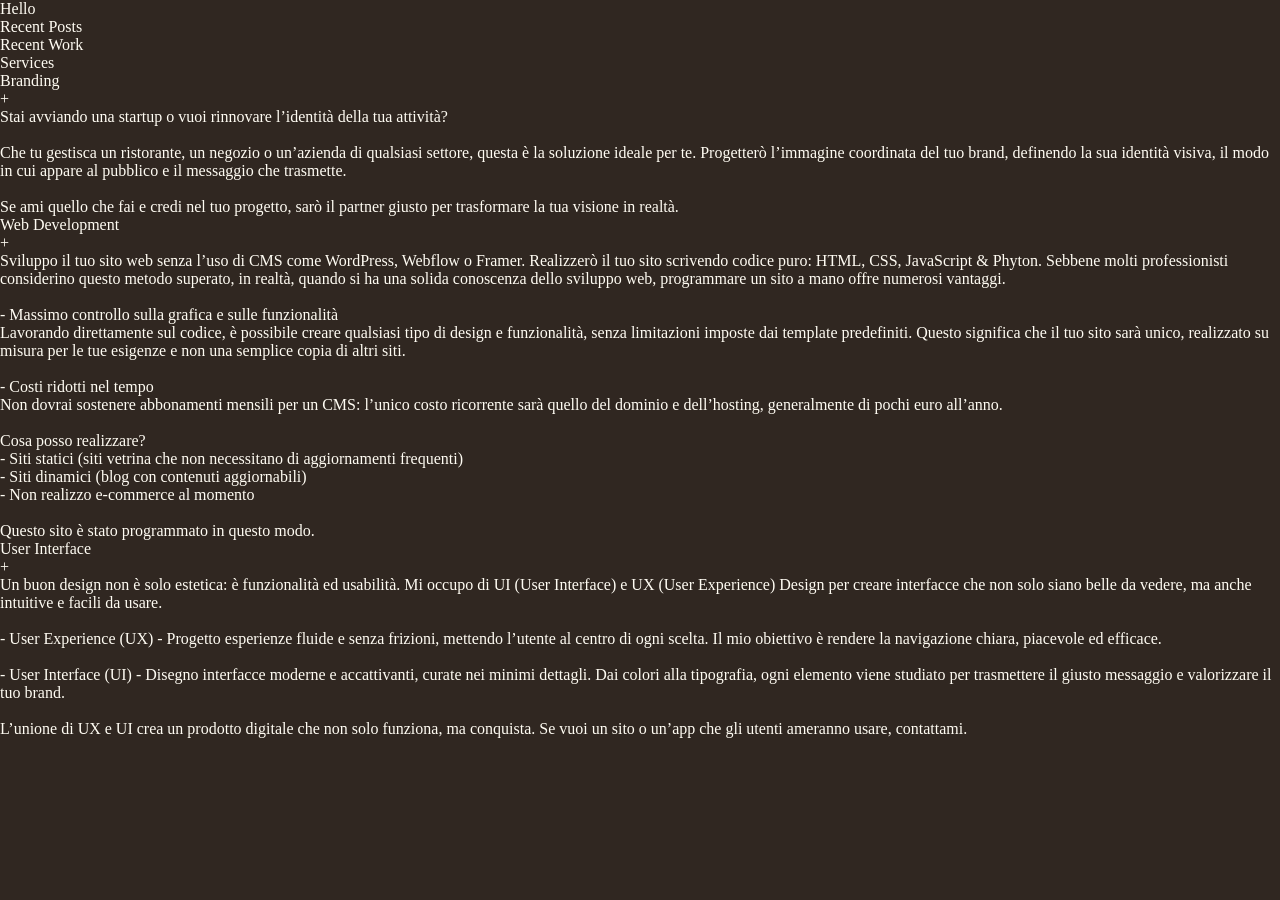
==== index.html @ 2f227a25 "uptade" ====
<!DOCTYPE html>
<html lang="it">
  <head>
    <!-- Start cookieyes banner --> 
     <script 
     id="cookieyes" 
     type="text/javascript" 
     src="https://cdn-cookieyes.com/client_data/f3403ca841ddcd9b5a03d1be/script.js"></script> 
     <!-- End cookieyes banner -->
    <!-- Google Tag Manager -->
<script>(function(w,d,s,l,i){w[l]=w[l]||[];w[l].push({'gtm.start':
  new Date().getTime(),event:'gtm.js'});var f=d.getElementsByTagName(s)[0],
  j=d.createElement(s),dl=l!='dataLayer'?'&l='+l:'';j.async=true;j.src=
  'https://www.googletagmanager.com/gtm.js?id='+i+dl;f.parentNode.insertBefore(j,f);
  })(window,document,'script','dataLayer','GTM-MT68KM86');</script>
  <!-- End Google Tag Manager -->
    <meta charset="UTF-8" />
    <meta name="viewport" content="width=device-width, initial-scale=1" />
    <meta name="description" content="Sono un Graphic designer & Web developer. Aiuto le imprese a costruire un'immagine solida della loro attività. Scopri di più su alfredogiannetto.com">
    <link rel="icon" type="image/x-icon" href="_assets/svg/icon.svg" />
    <link rel="stylesheet" href="_assets/css/settings.css" />
    <link rel="stylesheet" href="_assets/css/style.css" />
    <script src="_assets/js/footer.js"></script>
    <script src="_assets/js/blog-header.js"></script>
    <script async src="https://pagead2.googlesyndication.com/pagead/js/adsbygoogle.js?client=ca-pub-2073179942084518"
     crossorigin="anonymous"></script>
     <title>Alfredo Giannetto - Graphic Designer & Web Developer</title>
     <!-- Dati strutturati -->
     <script type="application/ld+json">
      {
        "@context": "https://schema.org",
        "@type": "Person",
        "name": "Alfredo Giannetto",
        "alternateName": "Alfredo Fabiani Giannetto",
        "url": "https://alfredogiannetto.com",
        "sameAs": [
          "https://open.spotify.com/user/gwj8p6tbu72tef8r6yz0ono4m?si=a918768a5be3443f",
          "https://www.pinterest.it/alfredogiannetto"
        ],
        "jobTitle": "Graphic Designer",
        "worksFor": {
          "@type": "Organization",
          "name": "Freelance"
        }
      }
      </script>
  </head>
  <body>
    <!-- Google Tag Manager (noscript) -->
<noscript><iframe src="https://www.googletagmanager.com/ns.html?id=GTM-MT68KM86"
  height="0" width="0" style="display:none;visibility:hidden"></iframe></noscript>
  <!-- End Google Tag Manager (noscript) -->

    <div id="header-container"></div>
    <div class="first-page">Hello</div>

    <div class="last-thing">
      <p class="group-title">Recent Posts</p>
      <div id="posts-container"></div>
    </div>

    <div class="last-thing">
      <p class="group-title">Recent Work</p>
      <div id="works-container"></div>
    </div>

    <div class="last-thing2">
      <p class="group-title">Services</p>
    </div>
    <div class="questions">
      <div class="question">
          <div class="top">
              <div>Branding</div>
              <div class="plus">+</div>
          </div>
          <div class="text">
              <p>
                Stai avviando una startup o vuoi rinnovare l’identità della tua attività? <br> <br>

                Che tu gestisca un ristorante, un negozio o un’azienda di qualsiasi settore, questa è la soluzione ideale per te.
                Progetterò l’immagine coordinata del tuo brand, definendo la sua identità visiva, il modo in cui appare al pubblico e il messaggio che trasmette. <br> <br>
                
                Se ami quello che fai e credi nel tuo progetto, sarò il partner giusto per trasformare la tua visione in realtà.
              </p>
          </div>
      </div>
      <div class="question">
          <div class="top">
              <div>Web Development</div>
              <div class="plus">+</div>
          </div>
          <div class="text">
              <p>
                Sviluppo il tuo sito web senza l’uso di CMS come WordPress, Webflow o Framer.
                Realizzerò il tuo sito scrivendo codice puro: HTML, CSS, JavaScript & Phyton. Sebbene molti professionisti considerino questo metodo superato, in realtà, quando si ha una solida conoscenza dello sviluppo web, programmare un sito a mano offre numerosi vantaggi. <br>
                <br>
                - Massimo controllo sulla grafica e sulle funzionalità <br>
Lavorando direttamente sul codice, è possibile creare qualsiasi tipo di design e funzionalità, senza limitazioni imposte dai template predefiniti. Questo significa che il tuo sito sarà unico, realizzato su misura per le tue esigenze e non una semplice copia di altri siti.
                

                
                <br><br>- Costi ridotti nel tempo <br>
Non dovrai sostenere abbonamenti mensili per un CMS: l’unico costo ricorrente sarà quello del dominio e dell’hosting, generalmente di pochi euro all’anno.
                <br><br>
                                
Cosa posso realizzare? <br>
                - Siti statici (siti vetrina che non necessitano di aggiornamenti frequenti)<br>
                - Siti dinamici (blog con contenuti aggiornabili)<br>
                - Non realizzo e-commerce al momento <br> <br>
                
                Questo sito è stato programmato in questo modo.
              </p>
          </div>
      </div>
      <div class="question">
          <div class="top">
              <div>User Interface</div>
              <div class="plus">+</div>
          </div>
          <div class="text">
              <p>
                Un buon design non è solo estetica: è funzionalità ed usabilità. Mi occupo di UI (User Interface) e UX (User Experience) Design per creare interfacce che non solo siano belle da vedere, ma anche intuitive e facili da usare. <br> <br>

- User Experience (UX) - Progetto esperienze fluide e senza frizioni, mettendo l’utente al centro di ogni scelta. Il mio obiettivo è rendere la navigazione chiara, piacevole ed efficace. <br> <br>

- User Interface (UI) - Disegno interfacce moderne e accattivanti, curate nei minimi dettagli. Dai colori alla tipografia, ogni elemento viene studiato per trasmettere il giusto messaggio e valorizzare il tuo brand. <br> <br>

L’unione di UX e UI crea un prodotto digitale che non solo funziona, ma conquista. Se vuoi un sito o un’app che gli utenti ameranno usare, contattami.
              </p>
          </div>
      </div>
  </div>


<!--     <div class="donation">
      <div class="question">
        <p>Vuoi supportare il mio lavoro? <br>Fai una donazione tramite IBAN / PayPal oppure offrime 'ncaffè.</p>
      </div>
      <div class="answer">
        <a class="iban" target="_blank"><span>IBAN</span></a>
        <a class="paypal" target="_blank" href="https://paypal.me/alfredogiannetto">PayPal</a>
        <a class="buymecoffee" target="_blank" href="https://buymeacoffee.com/alfredogiannetto">☕️</a>
      </div>
    </div>
 -->
    <div id="footer-container"></div>
    <script src="_assets/js/home-posts.js"></script>
    <script src="_assets/js/home-works.js"></script>
  </body>
</html>
---- _assets/css/settings.css ----
* {
  margin: 0;
  padding: 0;
  scrollbar-width: none;
}
*::-webkit-scrollbar {
  display: none;
}
@font-face {
  font-family: "Gambetta";
  src: url("../fonts/gambetta-variable.woff") format("woff"),
    url("../fonts/gambetta-variable.woff2") format("woff2"),
    url("../fonts/gambetta-variable-italic.woff") format("woff"),
    url("../fonts/gambetta-variable-italic.woff2") format("woff2");
}
@font-face {
  font-family: "Gambetta-Italic";
  src: url("../fonts/gambetta/Gambetta-LightItalic.woff") format("woff"),
    url("../fonts/gambetta/Gambetta-LightItalic.woff2") format("woff2");
  font-style: normal;
}
@import url('https://fonts.googleapis.com/css2?family=Piazzolla:ital,opsz,wght@0,8..30,100..900;1,8..30,100..900&display=swap');
body {
  font-family: "Gambetta";
  text-rendering: optimizeLegibility;
  -webkit-font-smoothing: antialiased;
  -moz-osx-font-smoothing: grayscale;
  background-color: var(--green);
  color: #fffcf3;
}
:root{
  --green: #302721;
  --light-green: #3f332c;
  --line-green: #5f554f;
}
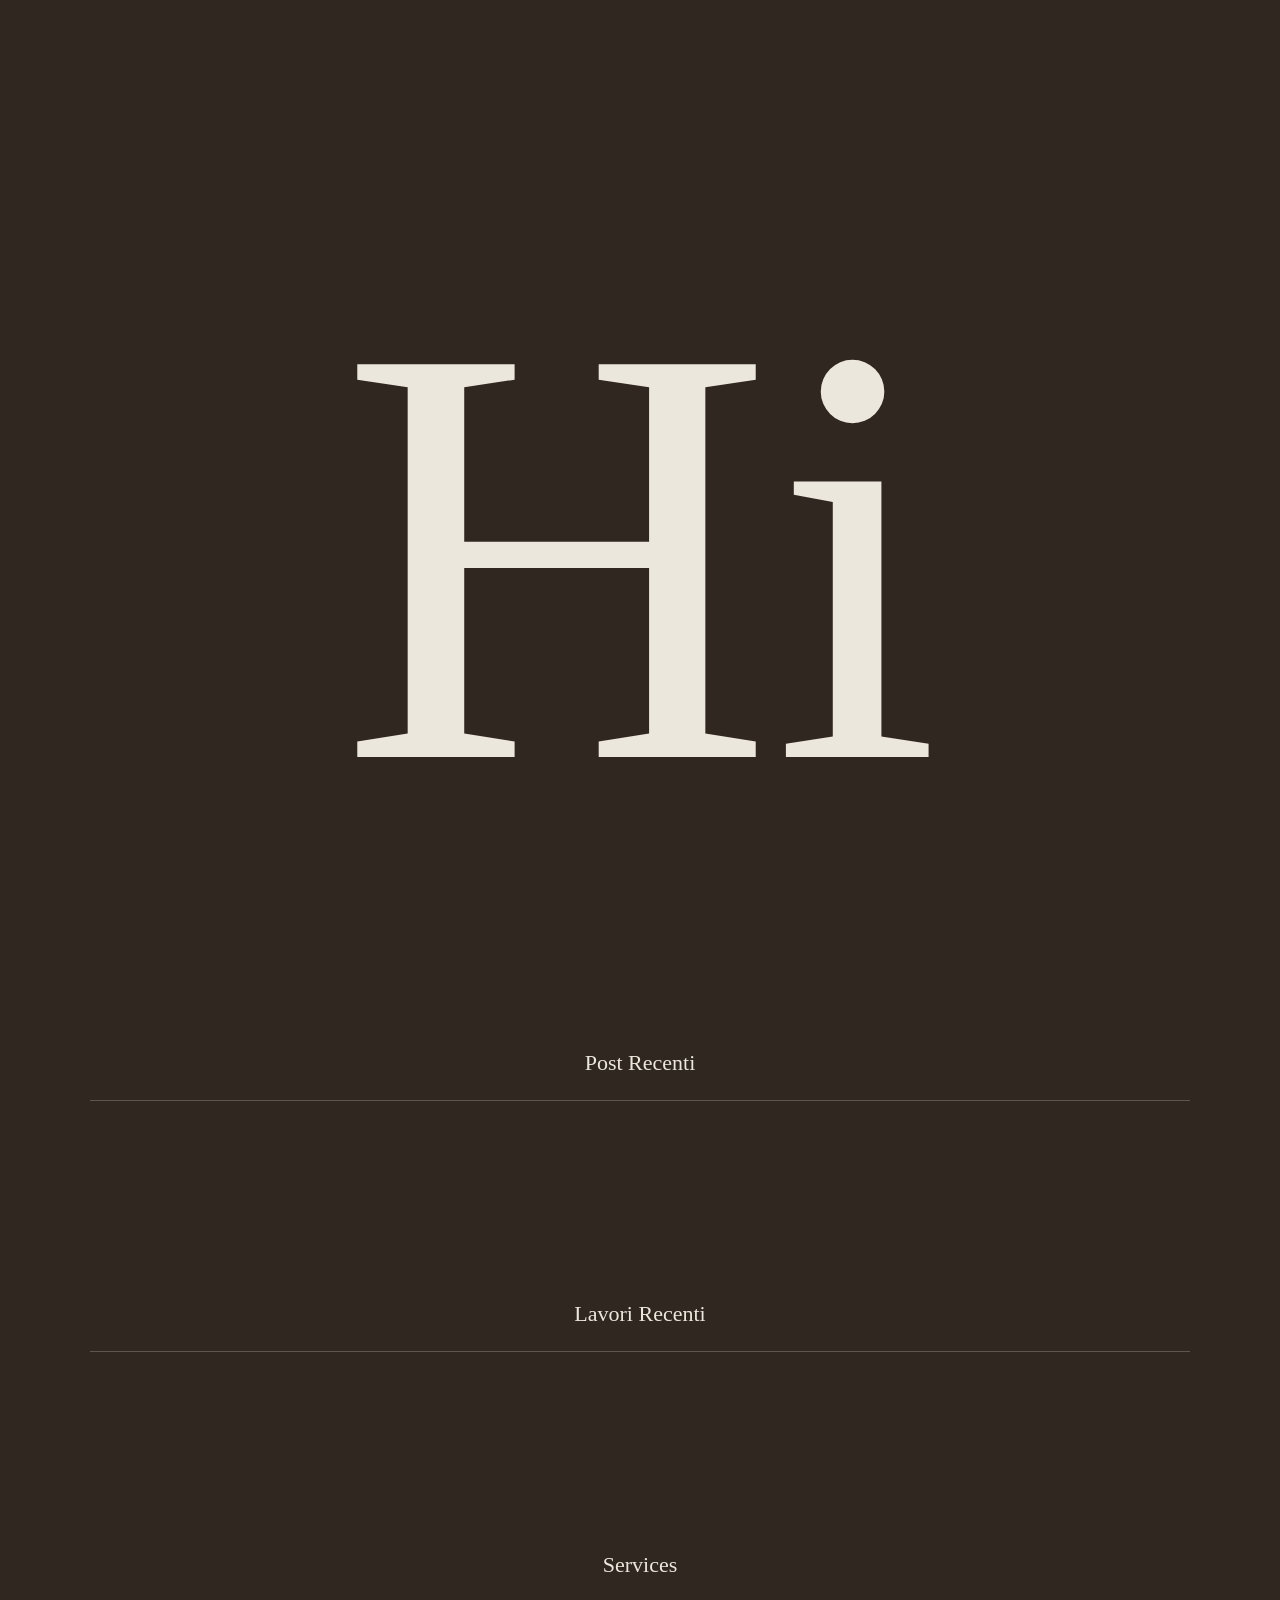
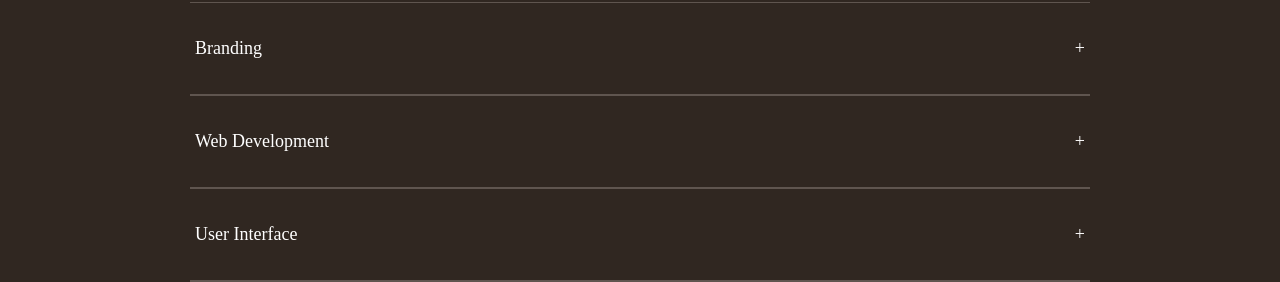
==== commit 04cd7d51: "uptade" ====
--- a/index.html
+++ b/index.html
@@ -52,15 +52,15 @@
   <!-- End Google Tag Manager (noscript) -->
 
     <div id="header-container"></div>
-    <div class="first-page">Hello</div>
+    <div class="first-page">Hi</div>
 
     <div class="last-thing">
-      <p class="group-title">Recent Posts</p>
+      <p class="group-title">Post Recenti</p>
       <div id="posts-container"></div>
     </div>
 
     <div class="last-thing">
-      <p class="group-title">Recent Work</p>
+      <p class="group-title">Lavori Recenti</p>
       <div id="works-container"></div>
     </div>
 
--- a/_assets/css/settings.css
+++ b/_assets/css/settings.css
@@ -26,11 +26,14 @@
   -webkit-font-smoothing: antialiased;
   -moz-osx-font-smoothing: grayscale;
   background-color: var(--green);
-  color: #fffcf3;
+  color: var(--panna);
 }
 :root{
   --green: #302721;
   --light-green: #3f332c;
   --line-green: #5f554f;
+  --light-blue: #7BAFD6;
+  --bianco: white;
+  --panna: #ECE7DD;
 }
 
--- a/_assets/css/style.css
+++ b/_assets/css/style.css
@@ -0,0 +1,454 @@
+body{
+  overflow-x: hidden;
+}
+.first-page {
+  height: 100vh;
+  opacity: 100%;
+  width: 100vw;
+  background-size: cover;
+  position: relative;
+  display: flex;
+  justify-content: center;
+  align-items: center;
+  flex-direction: column;
+  justify-content: end;
+  font-size: 600px;
+  font-weight: 100;
+  
+}
+.website-title {
+  cursor: default;
+  width: 100vw;
+  height: auto;
+  display: flex;
+  justify-content: center;
+  letter-spacing: 300px;
+  align-items: center;
+  font-size: 735px;
+  font-weight: 700;
+  overflow: hidden;
+}
+@media screen and (max-width: 900px) {
+  .website-title {
+    height: auto !important;
+    width: 100vw !important;
+  }
+}
+
+/* ------------------------ Elenco Post ------------------------ */
+.last-thing {
+  margin: 150px auto auto auto;
+  display: flex;
+  flex-direction: column;
+  width: 1100px;
+  overflow: hidden;
+  gap: 50px;
+}
+.last-thing .group-title {
+  font-size: 22px;
+  width: 100%;
+  height: 50px;
+  text-align: center;
+  border-bottom: solid 0.5px var(--line-green);
+}
+@media (max-width: 1200px) {
+  .last-thing {
+    width: calc(100% - 90px) !important;
+  }
+}
+@media screen and (max-width: 900px) {
+  #posts-container {
+    grid-template-columns: 1fr !important;
+  }
+  #works-container {
+    grid-template-columns: 1fr !important;
+  }
+}
+@media screen and (max-width: 500px) {
+  .last-thing {
+    width: calc(100% - 40px) !important;
+  }
+}
+#posts-container {
+  display: grid;
+  column-gap: 13px;
+  row-gap: 20px;
+  height: fit-content;
+  grid-template-columns: 1fr 1fr;
+  text-overflow: ellipsis;
+}
+.post {
+  display: flex;
+  flex-direction: column;
+  align-items: center;
+  justify-content: space-between;
+  gap: 9px;
+  padding: 9px 9px 0 9px;
+  border-top: solid 1px var(--line-green);
+  border-left: solid 1px var(--line-green);
+  border-right: solid 1px var(--line-green);
+  border-radius: 2px 2px 0 0;
+  flex-shrink: 0;
+}
+.post .image-container {
+  width: 100%;
+  height: 250px;
+}
+.post .image {
+  position: relative;
+  width: 100%;
+  height: 250px;
+  filter: grayscale(100%);
+}
+.post .image::before {
+  content: "";
+  position: absolute;
+  bottom: 0;
+  width: 100%;
+  height: 120px;
+  background: linear-gradient(
+    to top,
+    rgba(48, 39, 33, 100),
+    rgba(48, 39, 33, 0)
+  );
+}
+.post .info {
+  position: relative;
+  padding-left: 20px;
+  padding-right: 20px;
+  display: grid;
+  grid-template-columns: max-content max-content auto;
+  gap: 12px;
+  width: calc(100% - 20px * 2);
+  background-color: var(--light-green);
+  height: 55px;
+  align-items: center;
+  overflow: hidden;
+}
+.post .date {
+  font-family: "Gambetta-Italic";
+  display: block;
+  color: white;
+}
+.post .title {
+  display: inline-block;
+  color: white;
+  text-decoration: none;
+  overflow: hidden;
+  max-width: 100%;
+  width: 100px;
+  min-width: 100%;
+  text-overflow: ellipsis;
+  white-space: nowrap;
+}
+/* -------------- last work ------------------ */
+
+/* ------------------------ elenco lavori ------------------------ */
+#works-container {
+  display: grid;
+  column-gap: 13px;
+  row-gap: 20px;
+  height: fit-content;
+  grid-template-columns: 1fr 1fr;
+  text-overflow: ellipsis;
+}
+#works-container .work {
+  display: flex;
+  flex-direction: column;
+  align-items: center;
+  justify-content: space-between;
+  gap: 9px;
+  height: 350px;
+  padding: 9px;
+  border: solid 1px var(--line-green);
+  border-radius: 2px;
+  flex-shrink: 0;
+}
+.info p{
+  text-decoration: none;
+}
+.work .image-container {
+  width: 100%;
+  height: 100%;
+  text-decoration: none;
+}
+
+.image-container a:visited {
+  color: inherit; /* Evita il viola sui link visitati */
+}
+.work .image {
+  position: relative;
+  width: 100%;
+  height: 100%;
+}
+.work .info {
+  position: relative;
+  padding-left: 20px;
+  padding-right: 20px;
+  display: flex;
+  flex-direction: column;
+  justify-content: center;
+  align-items: center;
+  gap: 14px;
+  width: calc(100% - 20px * 2);
+  background-color: var(--light-green);
+  height: 100%;
+  align-items: center;
+  overflow: hidden;
+  transition: all 0.6s;
+}
+.work .info:hover {
+  position: relative;
+  padding-left: 20px;
+  padding-right: 20px;
+  display: flex;
+  flex-direction: column;
+  justify-content: center;
+  align-items: center;
+  gap: 14px;
+  width: calc(100% - 20px * 2);
+  background-color: var(--light-green);
+  opacity: 0%;
+  height: 100%;
+  align-items: center;
+  overflow: hidden;
+  transition: all 0.6s;
+}
+.work .date {
+  font-family: "Gambetta-Italic";
+  display: block;
+  color: white;
+}
+.work .title {
+  
+  color: inherit;
+  color: white;
+  text-decoration: none;
+  overflow: hidden;
+  max-width: 100%;
+  text-overflow: ellipsis;
+  white-space: nowrap;
+}
+
+.image-container a,  
+.image-container a:visited,  
+.image-container a:hover,  
+.image-container a:active {  
+    color: inherit !important;  /* Mantiene il colore del testo originale */
+    text-decoration: none !important; /* Rimuove qualsiasi sottolineatura */
+    text-decoration: unset;
+}
+select {
+  -webkit-appearance: none;
+  -moz-appearance: none;
+  appearance: none;
+  background-image: url(../svg/arrow.svg);
+  background-size: 15px;
+  background-repeat: no-repeat;
+  background-position-x: calc(100% - 15px);
+  background-position-y: 52%;
+  border: 1px solid #dfdfdf;
+}
+
+/* ------------------------ MAIL ------------------------ */
+
+.avvisi-box {
+  width: 700px;
+  background-color: var(--light-green);
+  display: flex;
+  flex-direction: column;
+  gap: 30px;
+  margin: 100px auto auto auto;
+  padding: 50px;
+}
+@media screen and (max-width: 900px) {
+  .avvisi-box {
+    width: calc(100vw - 140px);
+  }
+  .donation {
+    width: calc(100vw - 140px) !important;
+  }
+  .risposta {
+    display: flex !important;
+    flex-direction: column !important;
+    gap: 15px;
+    column-gap: 10px;
+    height: fit-content !important;
+    line-height: 70px;
+  }
+  .answer {
+    display: flex !important;
+    flex-direction: column !important;
+    height: fit-content !important;
+  }
+  .answer button {
+    display: block !important;
+    height: 70px !important;
+  }
+}
+
+.domanda {
+  color: white;
+  font-size: 22px;
+}
+
+.risposta {
+  display: grid;
+  grid-template-columns: calc(70% - 10px) 30%;
+  column-gap: 10px;
+  height: 70px;
+  line-height: 70px;
+}
+
+.mail {
+  background-color: var(--green);
+  font-size: 17px;
+  color: #949474;
+  padding: 0 0 0 30px;
+}
+
+.copia {
+  background-color: #474618;
+  text-align: center;
+  color: white;
+  font-size: 17px;
+}
+
+/* ------------------------ PAYPAL ------------------------ */
+.donation {
+  width: 700px;
+  display: flex;
+  flex-direction: column;
+  gap: 40px;
+  margin: 230px auto;
+}
+.question {
+  display: flex;
+  flex-direction: column;
+  gap: 20px;
+  color: white;
+  font-size: 22px;
+  text-align: center;
+}
+.question p {
+  display: flex;
+  flex-direction: column;
+  gap: 20px;
+  color: white;
+  font-size: 24px;
+  text-align: center;
+  margin: auto;
+}
+.question .top {
+  color: white;
+  font-size: 25px;
+  text-align: center;
+  font-weight: 600;
+}
+.question .bottom {
+  color: white;
+  font-size: 20px;
+  text-align: center;
+}
+.answer {
+  display: grid;
+  grid-template-columns: 1fr 1fr 1fr;
+  gap: 10px;
+  column-gap: 10px;
+  height: 100px;
+  line-height: 100px;
+}
+.iban,
+.paypal,
+.buymecoffee {
+  font-family: "Gambetta";
+  text-decoration: none;
+  text-align: center;
+  font-size: 20px;
+  color: white;
+  background-color: var(--light-green);
+  border: none;
+}
+.buymecoffee{
+    font-size: 25px;
+}
+
+/* ------------------------ QUESTIONS ------------------------ */
+
+.last-thing2 {
+  margin: 150px auto auto auto;
+  display: flex;
+  flex-direction: column;
+  width: 900px;
+  overflow: hidden;
+  gap: 50px;
+}
+@media screen and (max-width: 900px) {
+  .last-thing2 {
+    width: calc(100vw - 40px) !important;
+  }
+  .question {
+    width: calc(100vw - 40px) !important;
+  }
+  .question p {
+    padding: 50px 30px 50px 30px !important;
+  }
+}
+
+.last-thing2 .group-title {
+  font-size: 22px;
+  width: 100%;
+  height: 50px;
+  text-align: center;
+  border-bottom: solid 0.5px var(--line-green);
+}
+.questions {
+  margin: auto;
+  display: flex;
+  height: fit-content;
+  flex-direction: column;
+  width: fit-content;
+}
+.question {
+  display: flex;
+  flex-direction: column;
+  width: 900px;
+  gap: 0;
+  height: fit-content;
+}
+.question .top {
+  font-weight: 100;
+  font-size: 18px;
+  display: flex;
+  flex-direction: row;
+  justify-content: space-between;
+  padding: 35px 5px 35px 5px;
+  border-bottom: solid 0.5px var(--line-green);
+  color: var(--bianco);
+}
+.question .text {
+  height: fit-content;
+  text-align: left;
+  max-height: 0;
+  overflow: hidden;
+  transition: all 1s;
+  border-bottom: solid 0.5px var(--line-green);
+}
+.question p {
+  text-align: left;
+  font-size: 18px;
+  color: var(--bianco);
+  opacity: 60%;
+  padding: 70px 80px 70px 80px;
+}
+.question a {
+  color: var(--bianco);
+}
+
+
+.question:hover .top ~ div.text {
+  transition: all 1s;
+  max-height: 700px;
+}
+
+
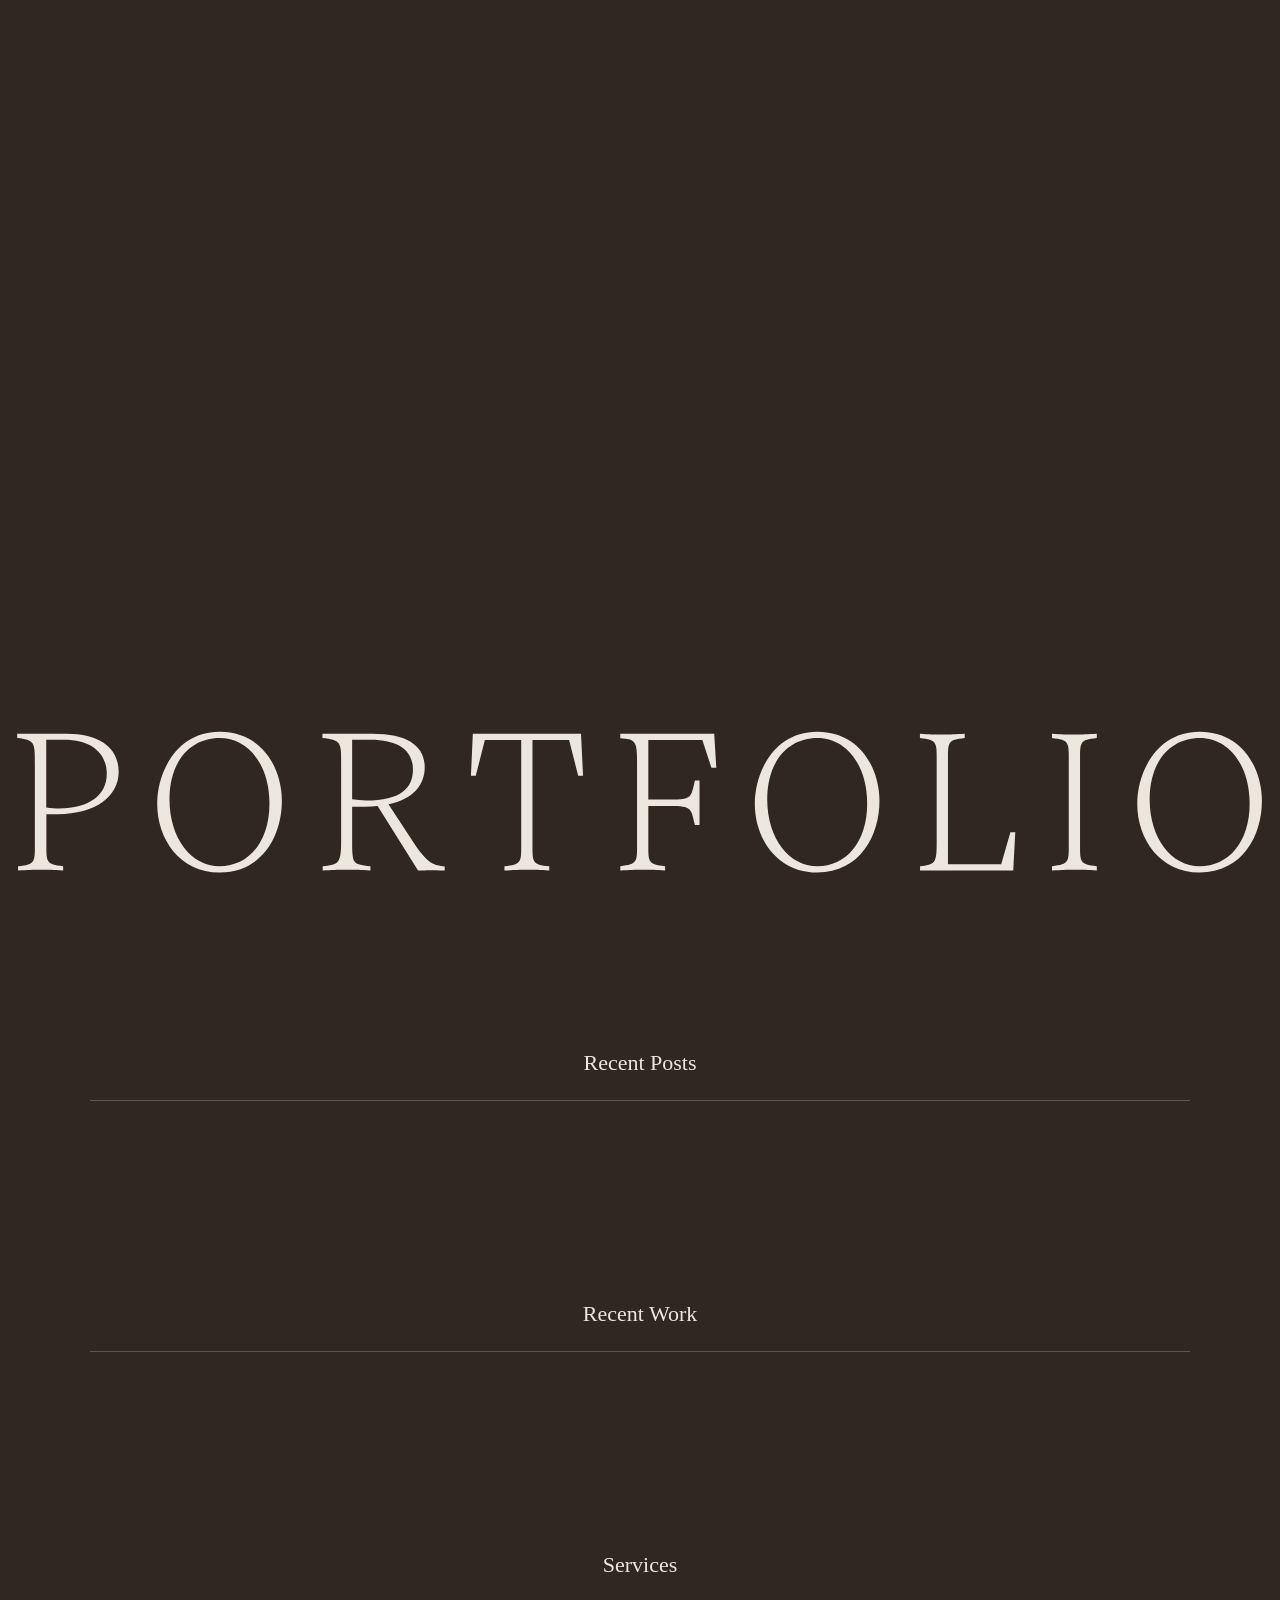
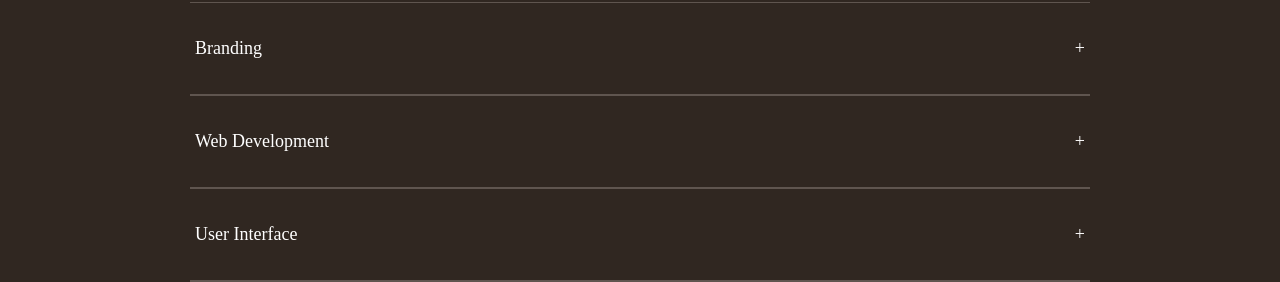
==== commit a991830f: "uptade" ====
--- a/index.html
+++ b/index.html
@@ -52,15 +52,15 @@
   <!-- End Google Tag Manager (noscript) -->
 
     <div id="header-container"></div>
-    <div class="first-page">Hi</div>
+    <div class="first-page"><img class="website-title" src="_assets/svg/title.svg" alt="title"></div>
 
     <div class="last-thing">
-      <p class="group-title">Post Recenti</p>
+      <p class="group-title">Recent Posts</p>
       <div id="posts-container"></div>
     </div>
 
     <div class="last-thing">
-      <p class="group-title">Lavori Recenti</p>
+      <p class="group-title">Recent Work</p>
       <div id="works-container"></div>
     </div>
 
--- a/_assets/css/style.css
+++ b/_assets/css/style.css
@@ -12,7 +12,8 @@
   align-items: center;
   flex-direction: column;
   justify-content: end;
-  font-size: 600px;
+  font-size: 165px;
+  letter-spacing: 10px;
   font-weight: 100;
   
 }
